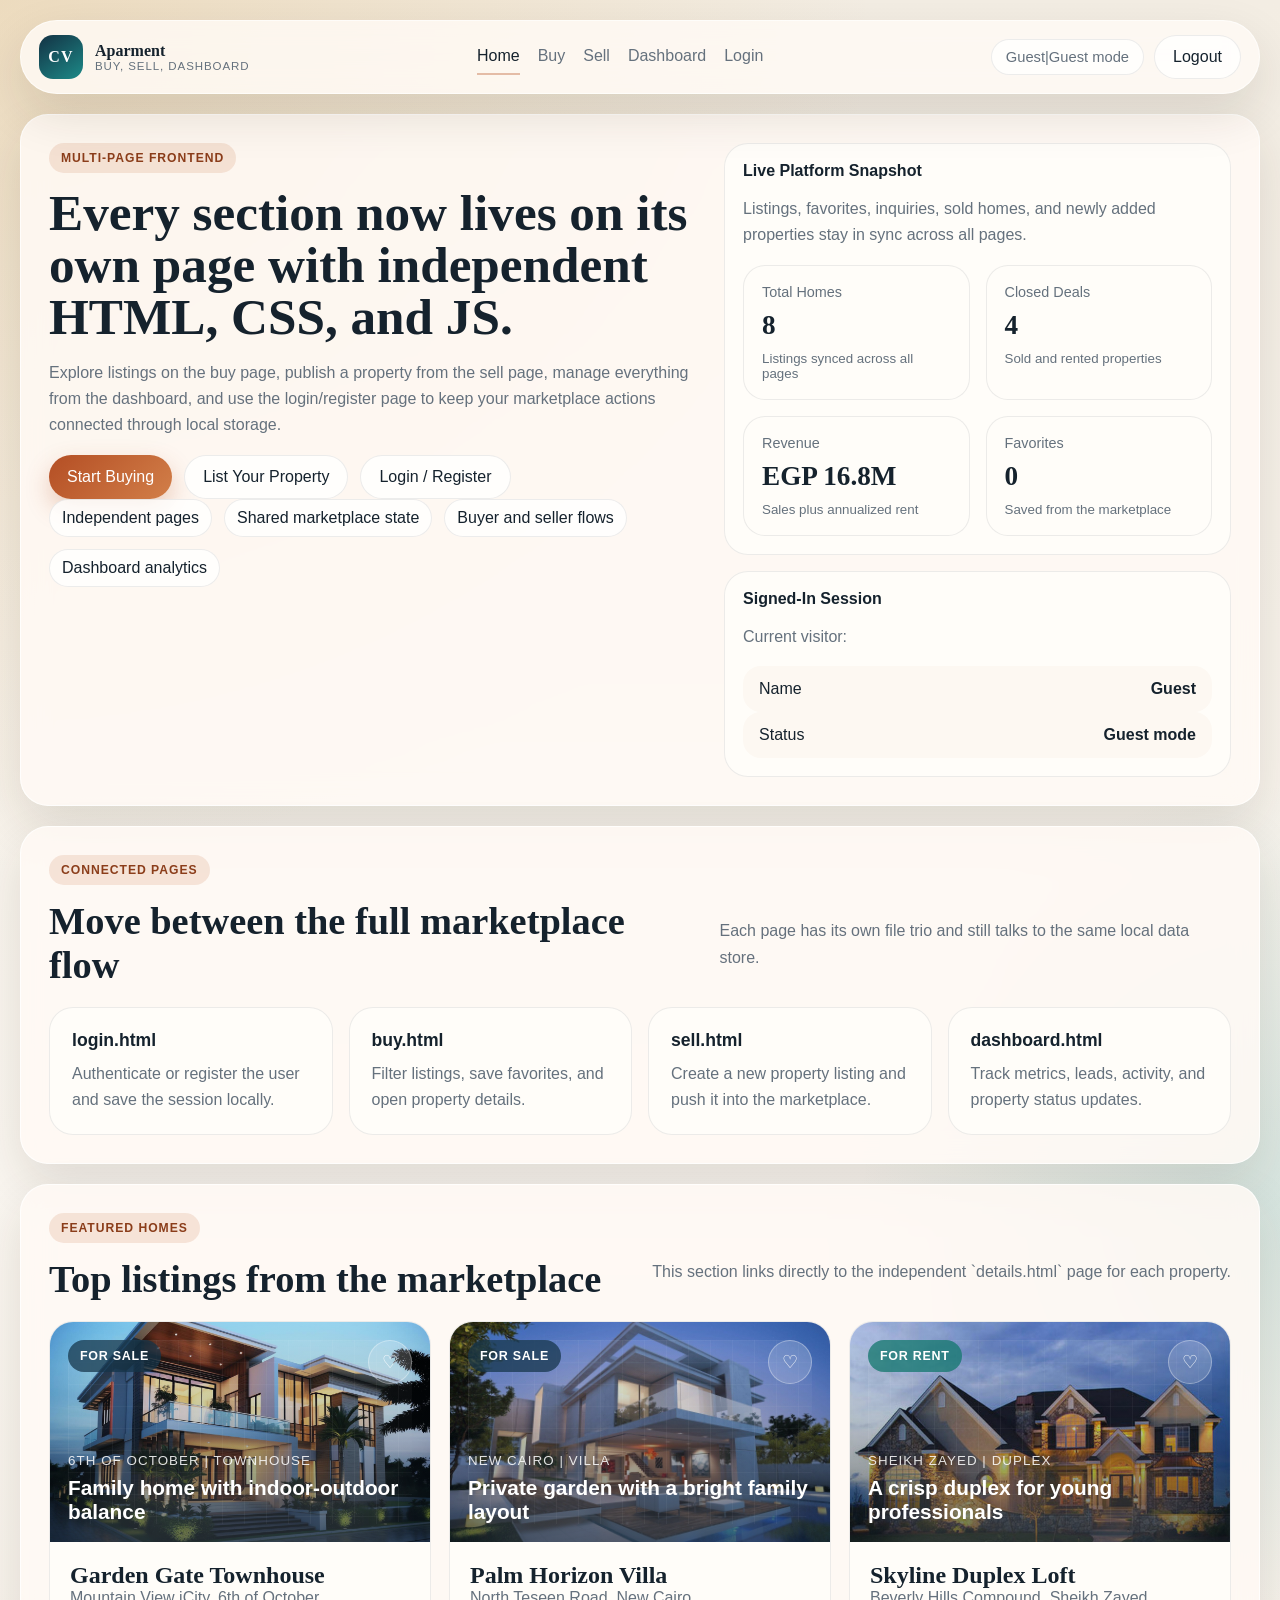
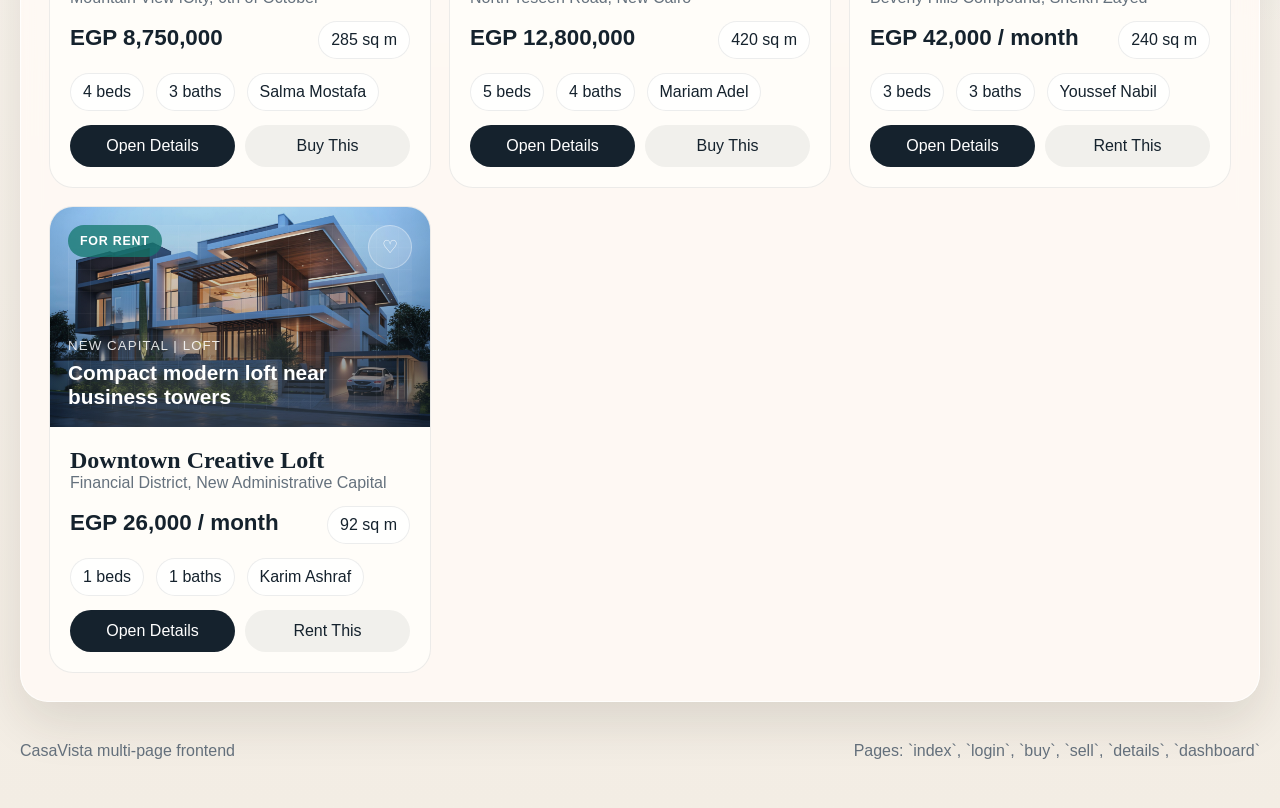
==== html/index.html @ 6e140d66 "Add files via upload" ====
<!DOCTYPE html>
<html lang="en">
<head>
  <meta charset="UTF-8">
  <meta name="viewport" content="width=device-width, initial-scale=1.0">
  <title>CasaVista | Property Marketplace</title>
  <link rel="stylesheet" href="../css/shared.css">
  <link rel="stylesheet" href="../css/index.css">
</head>
<body>
  <div class="page-shell">
    <header class="site-header">
      <a class="brand" href="index.html">
        <span class="brand-mark">CV</span>
        <span class="brand-copy">
          <strong>Aparment</strong>
          <small>Buy, Sell, Dashboard</small>
        </span>
      </a>

      <nav class="topnav">
        <a data-nav="home" href="index.html">Home</a>
        <a data-nav="buy" href="buy.html">Buy</a>
        <a data-nav="sell" href="sell.html">Sell</a>
        <a data-nav="dashboard" href="dashboard.html">Dashboard</a>
        <a data-nav="login" data-login-link href="login.html">Login</a>
      </nav>

      <div class="user-tools">
        <span class="user-badge"><span data-session-name>Guest</span> | <span data-auth-state>Guest mode</span></span>
        <button class="ghost-btn" type="button" data-logout hidden>Logout</button>
      </div>
    </header>

    <main>
      <section class="section-card landing-hero split-hero">
        <div class="hero-copy">
          <p class="eyebrow">Multi-Page Frontend</p>
          <h1>Every section now lives on its own page with independent HTML, CSS, and JS.</h1>
          <p class="hero-text">
            Explore listings on the buy page, publish a property from the sell page, manage everything from the dashboard,
            and use the login/register page to keep your marketplace actions connected through local storage.
          </p>

          <div class="hero-actions">
            <a class="primary-btn" href="buy.html">Start Buying</a>
            <a class="secondary-btn" href="sell.html">List Your Property</a>
            <a class="ghost-btn" href="login.html">Login / Register</a>
          </div>

          <div class="hero-features">
            <span class="feature-chip">Independent pages</span>
            <span class="feature-chip">Shared marketplace state</span>
            <span class="feature-chip">Buyer and seller flows</span>
            <span class="feature-chip">Dashboard analytics</span>
          </div>
        </div>

        <div class="stack">
          <article class="preview-card home-spotlight">
            <h4>Live Platform Snapshot</h4>
            <p class="helper-copy">
              Listings, favorites, inquiries, sold homes, and newly added properties stay in sync across all pages.
            </p>
            <div id="homeMetrics" class="metrics-grid"></div>
          </article>

          <article class="preview-card">
            <h4>Signed-In Session</h4>
            <p class="helper-copy">Current visitor:</p>
            <div class="summary-item">
              <span>Name</span>
              <strong data-session-name>Guest</strong>
            </div>
            <div class="summary-item">
              <span>Status</span>
              <strong data-auth-state>Guest mode</strong>
            </div>
          </article>
        </div>
      </section>

      <section class="section-card">
        <div class="section-heading">
          <div>
            <p class="eyebrow">Connected Pages</p>
            <h2>Move between the full marketplace flow</h2>
          </div>
          <p class="section-text">Each page has its own file trio and still talks to the same local data store.</p>
        </div>

        <div class="quick-link-grid cards-grid">
          <a class="nav-card" href="login.html">
            <strong>login.html</strong>
            <span>Authenticate or register the user and save the session locally.</span>
          </a>
          <a class="nav-card" href="buy.html">
            <strong>buy.html</strong>
            <span>Filter listings, save favorites, and open property details.</span>
          </a>
          <a class="nav-card" href="sell.html">
            <strong>sell.html</strong>
            <span>Create a new property listing and push it into the marketplace.</span>
          </a>
          <a class="nav-card" href="dashboard.html">
            <strong>dashboard.html</strong>
            <span>Track metrics, leads, activity, and property status updates.</span>
          </a>
        </div>
      </section>

      <section class="section-card">
        <div class="section-heading">
          <div>
            <p class="eyebrow">Featured Homes</p>
            <h2>Top listings from the marketplace</h2>
          </div>
          <p class="section-text">This section links directly to the independent `details.html` page for each property.</p>
        </div>

        <div id="featuredGrid" class="property-grid"></div>
      </section>
    </main>

    <footer class="page-footer">
      <span>CasaVista multi-page frontend</span>
      <span>Pages: `index`, `login`, `buy`, `sell`, `details`, `dashboard`</span>
    </footer>
  </div>

  <script src="../js/store.js"></script>
  <script src="../js/site.js"></script>
  <script src="../js/index.js"></script>
</body>
</html>
---- css/shared.css ----
:root {
  --bg: #f7f2ea;
  --bg-soft: #fdf8f2;
  --panel: rgba(255, 250, 245, 0.86);
  --panel-strong: #fffdf9;
  --ink: #15222d;
  --muted: #65717d;
  --accent: #bb5c2f;
  --accent-strong: #8b3d1a;
  --accent-soft: rgba(187, 92, 47, 0.14);
  --teal: #1d8a88;
  --gold: #d8a24a;
  --line: rgba(21, 34, 45, 0.08);
  --shadow: 0 20px 50px rgba(44, 31, 18, 0.12);
  --radius-lg: 28px;
  --radius-md: 20px;
}

* {
  box-sizing: border-box;
}

html {
  scroll-behavior: smooth;
}

body {
  margin: 0;
  min-height: 100vh;
  font-family: "Segoe UI Variable Text", "Segoe UI", sans-serif;
  color: var(--ink);
  background:
    radial-gradient(circle at top left, rgba(216, 162, 74, 0.24), transparent 32%),
    radial-gradient(circle at right center, rgba(29, 138, 136, 0.16), transparent 24%),
    linear-gradient(180deg, #f3ede3 0%, #faf6f0 48%, #f3ede4 100%);
}

a {
  color: inherit;
  text-decoration: none;
}

button,
input,
select,
textarea {
  font: inherit;
}

button {
  cursor: pointer;
}

.page-shell {
  width: min(1240px, calc(100% - 32px));
  margin: 0 auto;
  padding: 20px 0 48px;
}

.site-header {
  position: sticky;
  top: 16px;
  z-index: 20;
  display: flex;
  align-items: center;
  justify-content: space-between;
  gap: 18px;
  padding: 14px 18px;
  margin-bottom: 20px;
  border: 1px solid rgba(255, 255, 255, 0.6);
  border-radius: 999px;
  background: rgba(255, 251, 246, 0.82);
  backdrop-filter: blur(14px);
  box-shadow: var(--shadow);
}

.brand {
  display: inline-flex;
  align-items: center;
  gap: 12px;
}

.brand-mark {
  display: inline-grid;
  place-items: center;
  width: 44px;
  height: 44px;
  border-radius: 14px;
  background: linear-gradient(145deg, #133244 0%, #1d8a88 100%);
  color: #fff;
  font-family: Georgia, "Times New Roman", serif;
  font-weight: 700;
  letter-spacing: 0.08em;
}

.brand-copy {
  display: grid;
}

.brand-copy strong,
.hero-copy h1,
.section-heading h2,
.metric-card strong,
.property-card h3,
.selected-header h3,
.card-heading h3,
.page-title {
  font-family: Georgia, "Times New Roman", serif;
}

.brand-copy small {
  color: var(--muted);
  letter-spacing: 0.08em;
  text-transform: uppercase;
  font-size: 0.72rem;
}

.topnav {
  display: flex;
  align-items: center;
  gap: 18px;
  color: var(--muted);
}

.topnav a {
  padding: 8px 0;
  border-bottom: 2px solid transparent;
  transition: color 160ms ease, border-color 160ms ease;
}

.topnav a:hover,
.topnav a:focus-visible,
.topnav a.is-active {
  color: var(--ink);
  border-color: rgba(187, 92, 47, 0.38);
}

.user-tools {
  display: flex;
  align-items: center;
  gap: 10px;
}

.user-badge {
  display: inline-flex;
  align-items: center;
  padding: 9px 14px;
  border-radius: 999px;
  background: rgba(255, 255, 255, 0.78);
  border: 1px solid var(--line);
  color: var(--muted);
  font-size: 0.92rem;
}

.section-card,
.glass-panel {
  padding: 28px;
  margin-bottom: 20px;
  border: 1px solid rgba(255, 255, 255, 0.75);
  border-radius: var(--radius-lg);
  background: var(--panel);
  backdrop-filter: blur(14px);
  box-shadow: var(--shadow);
}

.page-hero {
  display: grid;
  gap: 20px;
}

.hero-copy h1,
.page-title {
  margin: 0;
  font-size: clamp(2.2rem, 4vw, 4rem);
  line-height: 1.02;
}

.eyebrow {
  display: inline-flex;
  margin: 0 0 14px;
  padding: 8px 12px;
  border-radius: 999px;
  background: var(--accent-soft);
  color: var(--accent-strong);
  letter-spacing: 0.08em;
  text-transform: uppercase;
  font-size: 0.76rem;
  font-weight: 700;
}

.hero-text,
.section-text,
.selected-description,
.empty-copy,
.timeline-copy,
.detail-meta p,
.results-copy span,
.status-hint,
.helper-copy,
.card-heading span,
.muted {
  color: var(--muted);
  line-height: 1.65;
}

.button-row,
.hero-actions,
.hero-features,
.chip-row,
.amenities-grid,
.recent-row {
  display: flex;
  flex-wrap: wrap;
  gap: 12px;
}

.primary-btn,
.secondary-btn,
.ghost-btn,
.card-btn,
.favorite-btn,
.inline-link-btn {
  border: 0;
  border-radius: 999px;
  transition: transform 160ms ease, box-shadow 160ms ease, background 160ms ease;
}

.primary-btn,
.secondary-btn,
.ghost-btn,
.card-btn,
.inline-link-btn {
  display: inline-flex;
  align-items: center;
  justify-content: center;
  padding: 12px 18px;
}

.primary-btn {
  background: linear-gradient(135deg, #b44e24 0%, #d27f49 100%);
  color: #fff;
  box-shadow: 0 10px 24px rgba(180, 78, 36, 0.28);
}

.secondary-btn {
  background: rgba(255, 255, 255, 0.78);
  color: var(--ink);
  border: 1px solid rgba(21, 34, 45, 0.08);
}

.ghost-btn,
.inline-link-btn {
  background: rgba(255, 255, 255, 0.72);
  color: var(--ink);
  border: 1px solid rgba(21, 34, 45, 0.08);
}

.primary-btn:hover,
.secondary-btn:hover,
.ghost-btn:hover,
.card-btn:hover,
.favorite-btn:hover,
.inline-link-btn:hover {
  transform: translateY(-1px);
}

.feature-chip,
.chip,
.amenity-chip,
.mini-badge {
  display: inline-flex;
  align-items: center;
  padding: 9px 12px;
  border-radius: 999px;
  background: rgba(255, 255, 255, 0.78);
  border: 1px solid rgba(21, 34, 45, 0.08);
}

.split-hero,
.split-grid,
.analytics-grid,
.dashboard-lower,
.detail-layout,
.detail-highlights,
.detail-forms,
.filters-grid,
.cards-grid,
.metrics-grid {
  display: grid;
  gap: 16px;
}

.metrics-grid {
  grid-template-columns: repeat(4, minmax(0, 1fr));
}

.metric-card {
  padding: 18px;
  border-radius: 22px;
  background: var(--panel-strong);
  border: 1px solid var(--line);
}

.metric-card span {
  display: block;
  color: var(--muted);
  font-size: 0.9rem;
}

.metric-card strong {
  display: block;
  margin-top: 10px;
  font-size: 1.7rem;
}

.metric-card small {
  display: block;
  margin-top: 10px;
  color: var(--muted);
}

.section-heading {
  display: flex;
  align-items: end;
  justify-content: space-between;
  gap: 18px;
  margin-bottom: 20px;
}

.section-heading h2 {
  margin: 0;
  font-size: clamp(1.8rem, 3vw, 2.8rem);
}

.field {
  display: grid;
  gap: 8px;
}

.field span {
  font-size: 0.88rem;
  font-weight: 600;
}

.field input,
.field select,
.field textarea {
  width: 100%;
  padding: 14px 16px;
  border: 1px solid rgba(21, 34, 45, 0.1);
  border-radius: 16px;
  background: rgba(255, 255, 255, 0.82);
  color: var(--ink);
}

.field input:focus,
.field select:focus,
.field textarea:focus {
  outline: 2px solid rgba(187, 92, 47, 0.22);
  border-color: rgba(187, 92, 47, 0.2);
}

.field textarea {
  min-height: 126px;
  resize: vertical;
}

.results-bar {
  display: flex;
  align-items: center;
  justify-content: space-between;
  margin: 18px 0;
}

.results-copy {
  display: flex;
  align-items: baseline;
  gap: 8px;
}

.results-copy strong {
  font-size: 1.2rem;
}

.property-grid {
  display: grid;
  grid-template-columns: repeat(3, minmax(0, 1fr));
  gap: 18px;
}

.property-card,
.dashboard-card,
.selected-panel,
.empty-state,
.info-card,
.preview-card {
  border: 1px solid var(--line);
  border-radius: 24px;
  background: var(--panel-strong);
  overflow: hidden;
}

.property-card {
  display: flex;
  flex-direction: column;
  min-height: 100%;
  transition: transform 160ms ease, box-shadow 160ms ease;
}

.property-card:hover {
  transform: translateY(-3px);
  box-shadow: 0 18px 36px rgba(21, 34, 45, 0.08);
}

.property-art,
.detail-visual,
.preview-cover {
  position: relative;
  isolation: isolate;
  overflow: hidden;
  background-color: #223746;
  background-size: cover;
  background-position: center;
  background-repeat: no-repeat;
}

.property-art {
  min-height: 220px;
}

.detail-visual {
  min-height: 420px;
  border-radius: 24px;
}

.preview-cover {
  min-height: 220px;
}

.property-art::before,
.detail-visual::before,
.preview-cover::before {
  content: "";
  position: absolute;
  inset: 18px;
  border-radius: 22px;
  background:
    linear-gradient(90deg, rgba(255, 255, 255, 0.12) 1px, transparent 1px),
    linear-gradient(rgba(255, 255, 255, 0.1) 1px, transparent 1px),
    linear-gradient(180deg, rgba(255, 255, 255, 0.18), transparent 72%);
  background-size: 22px 22px, 22px 22px, auto;
  opacity: 0.34;
}

.property-art::after,
.detail-visual::after,
.preview-cover::after {
  content: "";
  position: absolute;
  left: 10%;
  right: 10%;
  bottom: -16%;
  height: 120px;
  border-radius: 40px;
  background: rgba(255, 255, 255, 0.16);
  filter: blur(24px);
  opacity: 0.65;
}

.theme-sunset {
  background: linear-gradient(145deg, #8d3f21 0%, #cf8043 52%, #f0c27b 100%);
}

.theme-lagoon {
  background: linear-gradient(145deg, #0f4f68 0%, #1a8a88 56%, #9ad0c1 100%);
}

.theme-forest {
  background: linear-gradient(145deg, #19463d 0%, #507c58 52%, #c9dca5 100%);
}

.theme-sky {
  background: linear-gradient(145deg, #334d7d 0%, #7590ba 56%, #d4e1f7 100%);
}

.theme-dusk {
  background: linear-gradient(145deg, #473765 0%, #7d4f76 54%, #dc9ca7 100%);
}

.theme-sand {
  background: linear-gradient(145deg, #856443 0%, #c59b68 56%, #efd9b8 100%);
}

.property-topline,
.detail-overlay {
  position: relative;
  z-index: 1;
  display: flex;
  align-items: start;
  justify-content: space-between;
  gap: 12px;
  padding: 18px;
}

.status-pill {
  display: inline-flex;
  align-items: center;
  gap: 8px;
  padding: 9px 12px;
  border-radius: 999px;
  color: #fff;
  font-size: 0.78rem;
  font-weight: 700;
  letter-spacing: 0.06em;
  text-transform: uppercase;
}

.status-pill--for-sale {
  background: rgba(20, 52, 73, 0.72);
}

.status-pill--for-rent {
  background: rgba(20, 120, 111, 0.76);
}

.status-pill--sold {
  background: rgba(180, 78, 36, 0.82);
}

.status-pill--rented {
  background: rgba(116, 87, 158, 0.82);
}

.favorite-btn {
  width: 44px;
  height: 44px;
  border: 1px solid rgba(255, 255, 255, 0.32);
  background: rgba(255, 255, 255, 0.16);
  color: #fff;
  font-size: 1.1rem;
}

.favorite-btn.is-active {
  background: rgba(255, 255, 255, 0.86);
  color: var(--accent);
}

.property-art-copy,
.detail-overlay {
  position: absolute;
  left: 0;
  right: 0;
  bottom: 0;
}

.property-art-copy {
  padding: 18px;
  color: #fff;
  z-index: 1;
}

.property-art-copy small,
.detail-overlay small {
  display: block;
  letter-spacing: 0.08em;
  text-transform: uppercase;
  opacity: 0.86;
}

.property-art-copy strong,
.detail-overlay strong {
  display: block;
  margin-top: 8px;
  font-size: 1.3rem;
}

.property-card-body {
  display: grid;
  gap: 14px;
  padding: 20px;
}

.property-card h3 {
  margin: 0;
  font-size: 1.5rem;
}

.property-subtitle,
.detail-meta p {
  margin: 0;
  color: var(--muted);
}

.price-row {
  display: flex;
  align-items: baseline;
  justify-content: space-between;
  gap: 12px;
}

.price-main {
  font-size: 1.4rem;
  font-weight: 800;
}

.card-actions {
  display: flex;
  gap: 10px;
}

.card-btn {
  flex: 1;
  background: var(--ink);
  color: #fff;
}

.card-btn.secondary {
  background: rgba(21, 34, 45, 0.06);
  color: var(--ink);
}

.selected-panel {
  padding: 18px;
}

.detail-layout {
  grid-template-columns: 1.05fr 1.15fr;
}

.detail-overlay {
  padding: 28px;
  color: #fff;
}

.detail-body {
  display: grid;
  gap: 18px;
}

.selected-header {
  display: flex;
  align-items: start;
  justify-content: space-between;
  gap: 16px;
}

.selected-header h3 {
  margin: 0;
  font-size: clamp(2rem, 3vw, 2.8rem);
}

.selected-price {
  text-align: right;
}

.selected-price strong {
  display: block;
  font-size: 1.7rem;
}

.detail-highlights {
  grid-template-columns: repeat(4, minmax(0, 1fr));
}

.highlight-box {
  padding: 16px;
  border-radius: 20px;
  background: var(--bg-soft);
  border: 1px solid rgba(21, 34, 45, 0.06);
}

.highlight-box span {
  display: block;
  color: var(--muted);
  font-size: 0.82rem;
}

.highlight-box strong {
  display: block;
  margin-top: 8px;
  font-size: 1.1rem;
}

.detail-panels {
  display: grid;
  gap: 16px;
  grid-template-columns: 1.1fr 0.9fr;
}

.info-card,
.preview-card,
.dashboard-card {
  padding: 18px;
}

.info-card h4,
.preview-card h4,
.dashboard-card h3 {
  margin: 0 0 12px;
}

.timeline-item,
.feed-item {
  display: grid;
  gap: 4px;
  padding: 14px 0;
  border-bottom: 1px solid rgba(21, 34, 45, 0.08);
}

.timeline-item:last-child,
.feed-item:last-child {
  border-bottom: 0;
  padding-bottom: 0;
}

.timeline-copy strong,
.feed-item strong {
  font-size: 0.96rem;
}

.detail-forms {
  grid-template-columns: 1fr 1fr;
}

.detail-form {
  display: grid;
  gap: 12px;
  padding: 18px;
  border-radius: 22px;
  background: var(--bg-soft);
  border: 1px solid rgba(21, 34, 45, 0.06);
}

.inline-message {
  margin: 0;
  color: var(--teal);
  font-size: 0.92rem;
}

.dashboard-card {
  border-radius: 24px;
  background: var(--panel-strong);
}

.card-heading {
  display: grid;
  gap: 6px;
  margin-bottom: 16px;
}

.analytics-grid {
  grid-template-columns: repeat(2, minmax(0, 1fr));
  margin-bottom: 16px;
}

.dashboard-lower {
  grid-template-columns: 1.05fr 1.05fr 0.9fr;
}

.bar-stack {
  display: grid;
  gap: 14px;
}

.bar-row {
  display: grid;
  gap: 8px;
}

.bar-row header {
  display: flex;
  align-items: center;
  justify-content: space-between;
  gap: 12px;
}

.bar-track {
  height: 12px;
  border-radius: 999px;
  background: rgba(21, 34, 45, 0.08);
  overflow: hidden;
}

.bar-fill {
  height: 100%;
  border-radius: inherit;
  background: linear-gradient(90deg, #1d8a88, #d8a24a);
}

.summary-list {
  display: grid;
  gap: 12px;
}

.summary-item {
  display: flex;
  align-items: center;
  justify-content: space-between;
  gap: 16px;
  padding: 14px 16px;
  border-radius: 18px;
  background: var(--bg-soft);
}

.feed-list {
  display: grid;
}

.empty-state {
  display: grid;
  place-items: center;
  min-height: 240px;
  padding: 20px;
  text-align: center;
  background:
    radial-gradient(circle at top, rgba(216, 162, 74, 0.12), transparent 28%),
    var(--panel-strong);
}

.status-hint {
  margin: 14px 0 0;
}

.message-banner {
  padding: 14px 16px;
  margin-bottom: 18px;
  border-radius: 18px;
  border: 1px solid rgba(29, 138, 136, 0.16);
  background: rgba(29, 138, 136, 0.1);
  color: #14595a;
}

.message-banner.is-warning {
  border-color: rgba(187, 92, 47, 0.18);
  background: rgba(187, 92, 47, 0.08);
  color: var(--accent-strong);
}

.message-banner[hidden] {
  display: none;
}

.page-footer {
  display: flex;
  align-items: center;
  justify-content: space-between;
  gap: 16px;
  padding: 20px 0 0;
  color: var(--muted);
}

.stack {
  display: grid;
  gap: 16px;
}

.full-width {
  width: 100%;
}

@media (max-width: 1120px) {
  .split-hero,
  .detail-layout,
  .detail-panels,
  .detail-forms,
  .analytics-grid,
  .dashboard-lower {
    grid-template-columns: 1fr;
  }

  .filters-grid {
    grid-template-columns: repeat(3, minmax(0, 1fr));
  }

  .property-grid,
  .metrics-grid {
    grid-template-columns: repeat(2, minmax(0, 1fr));
  }

  .detail-highlights {
    grid-template-columns: repeat(2, minmax(0, 1fr));
  }
}

@media (max-width: 860px) {
  .page-shell {
    width: min(100% - 20px, 1240px);
  }

  .site-header {
    flex-wrap: wrap;
    border-radius: 28px;
  }

  .topnav {
    order: 3;
    width: 100%;
    justify-content: space-between;
    font-size: 0.95rem;
  }

  .user-tools {
    width: 100%;
    justify-content: space-between;
  }

  .section-heading,
  .results-bar,
  .selected-header,
  .price-row,
  .page-footer {
    flex-direction: column;
    align-items: start;
  }

  .hero-actions,
  .button-row {
    width: 100%;
  }

  .property-grid,
  .metrics-grid,
  .detail-highlights,
  .filters-grid {
    grid-template-columns: 1fr;
  }
}

@media (max-width: 540px) {
  .section-card,
  .glass-panel {
    padding: 20px;
  }

  .brand-copy small,
  .topnav {
    font-size: 0.72rem;
  }

  .hero-copy h1,
  .page-title {
    font-size: 2.1rem;
  }

  .selected-header h3 {
    font-size: 1.8rem;
  }
}
---- css/index.css ----
.landing-hero {
  grid-template-columns: 1.3fr 1fr;
  align-items: start;
}

.home-spotlight .metrics-grid {
  grid-template-columns: repeat(2, minmax(0, 1fr));
}

.quick-link-grid {
  grid-template-columns: repeat(4, minmax(0, 1fr));
}

.nav-card {
  display: grid;
  gap: 10px;
  padding: 22px;
  border-radius: 24px;
  border: 1px solid rgba(21, 34, 45, 0.08);
  background: var(--panel-strong);
  transition: transform 160ms ease, box-shadow 160ms ease;
}

.nav-card strong {
  font-size: 1.1rem;
}

.nav-card span {
  color: var(--muted);
  line-height: 1.6;
}

.nav-card:hover {
  transform: translateY(-2px);
  box-shadow: 0 18px 36px rgba(21, 34, 45, 0.08);
}

@media (max-width: 1120px) {
  .landing-hero,
  .quick-link-grid {
    grid-template-columns: 1fr;
  }
}
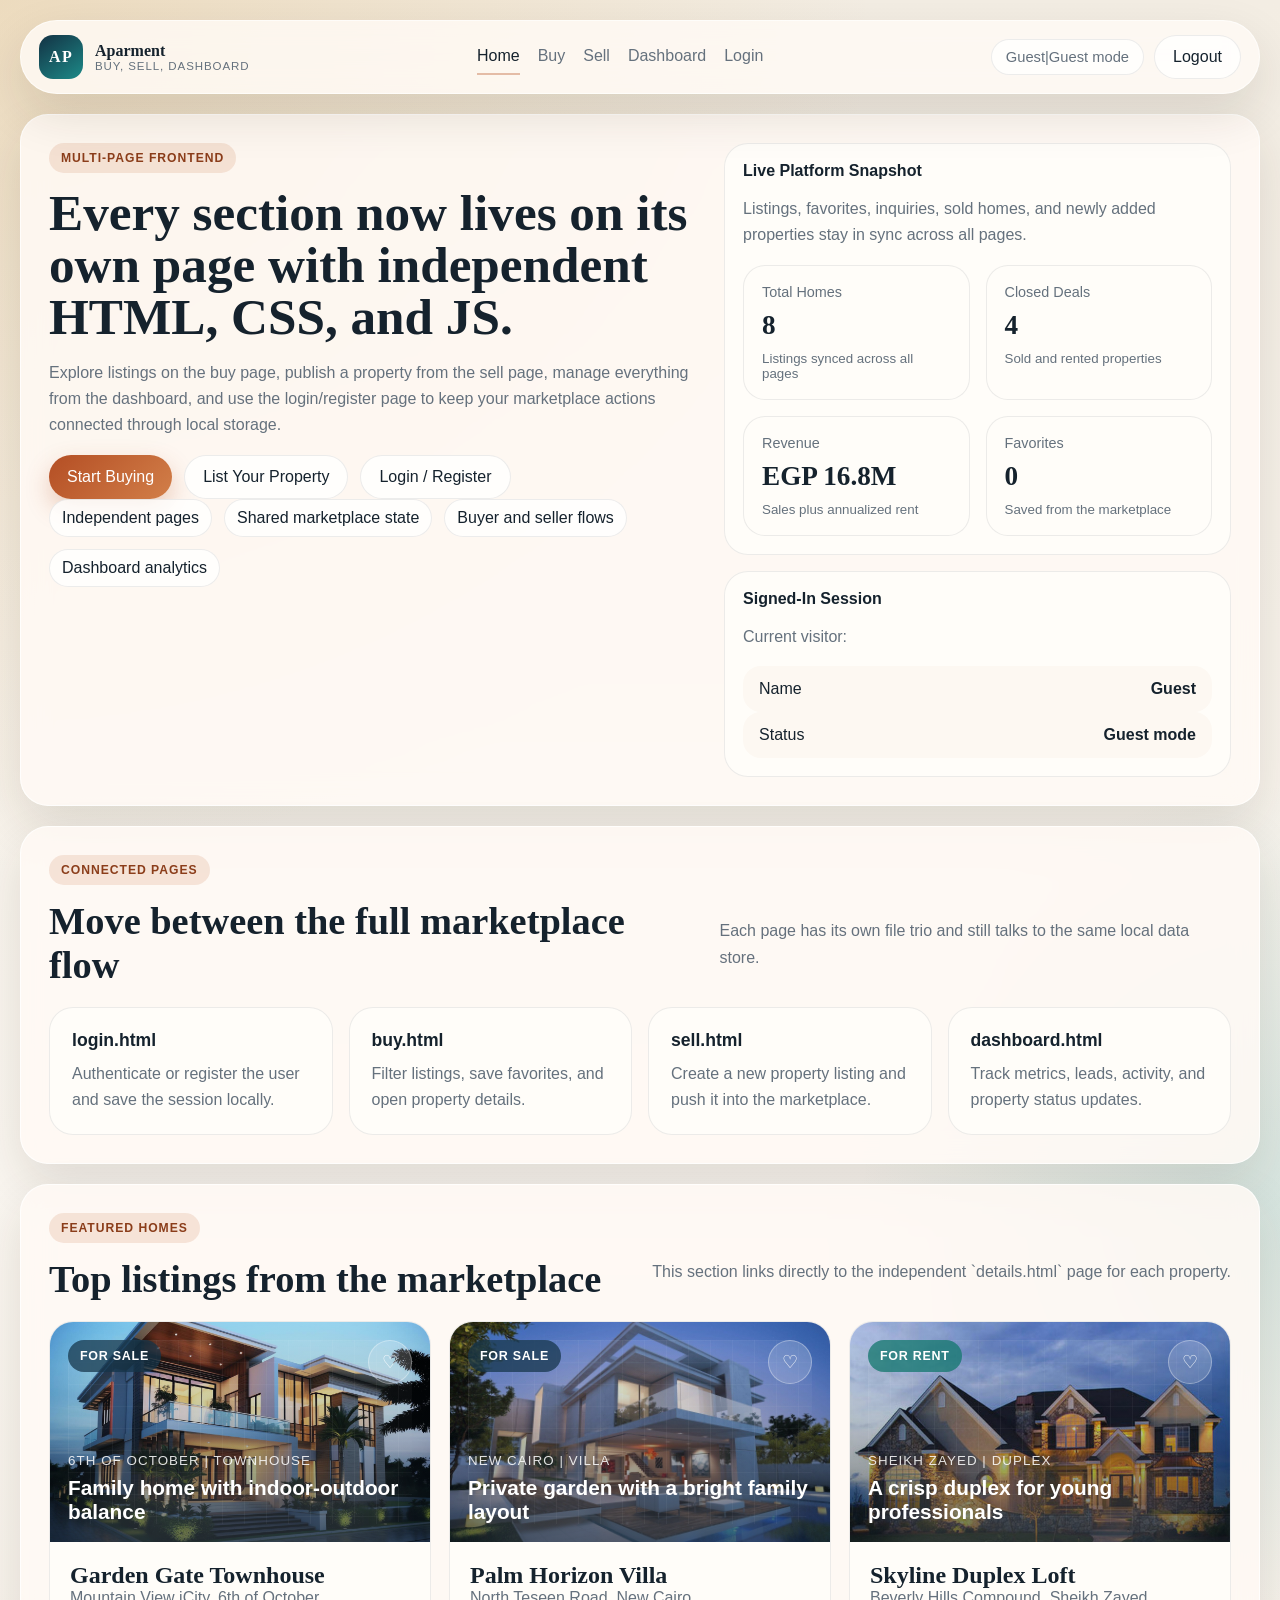
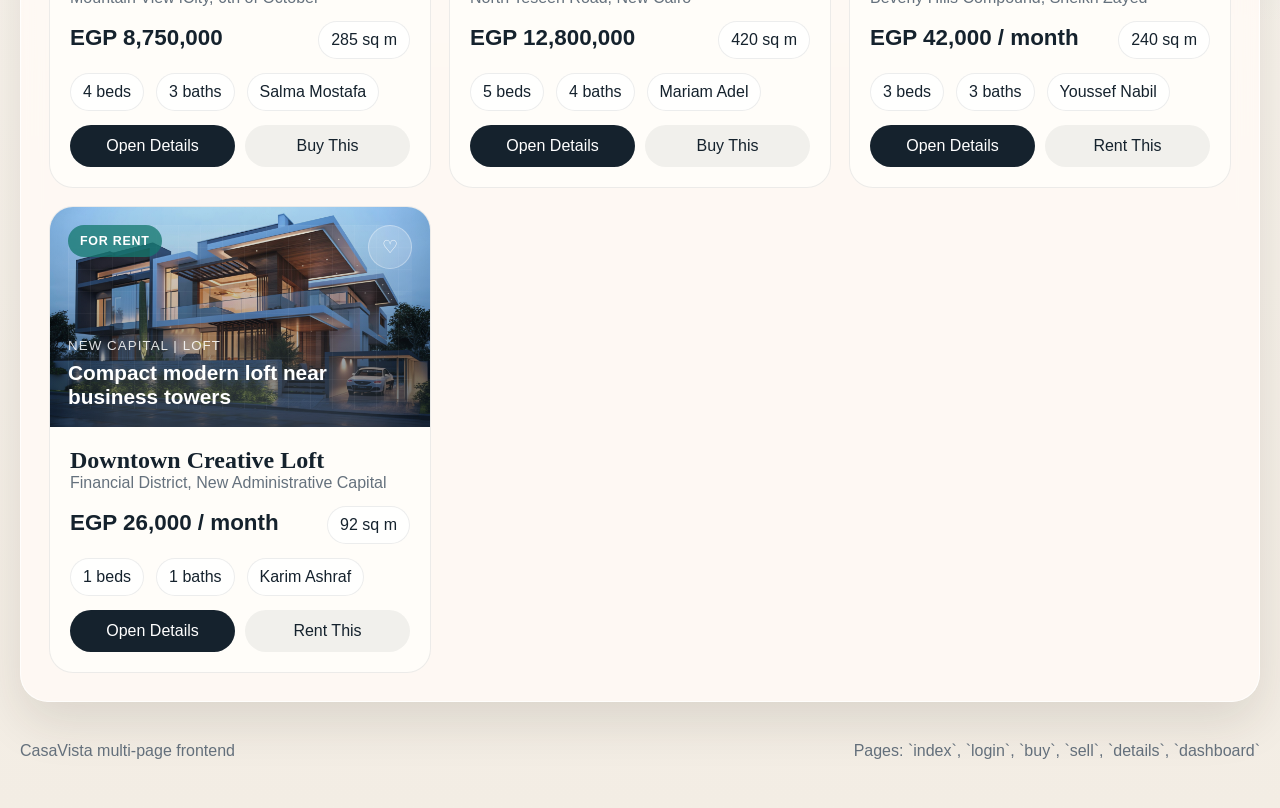
==== commit 15ded397: "Update index.html" ====
--- a/html/index.html
+++ b/html/index.html
@@ -3,7 +3,7 @@
 <head>
   <meta charset="UTF-8">
   <meta name="viewport" content="width=device-width, initial-scale=1.0">
-  <title>CasaVista | Property Marketplace</title>
+  <title>Team 305106 | Property Marketplace</title>
   <link rel="stylesheet" href="../css/shared.css">
   <link rel="stylesheet" href="../css/index.css">
 </head>
@@ -11,7 +11,7 @@
   <div class="page-shell">
     <header class="site-header">
       <a class="brand" href="index.html">
-        <span class="brand-mark">CV</span>
+        <span class="brand-mark">AP</span>
         <span class="brand-copy">
           <strong>Aparment</strong>
           <small>Buy, Sell, Dashboard</small>
